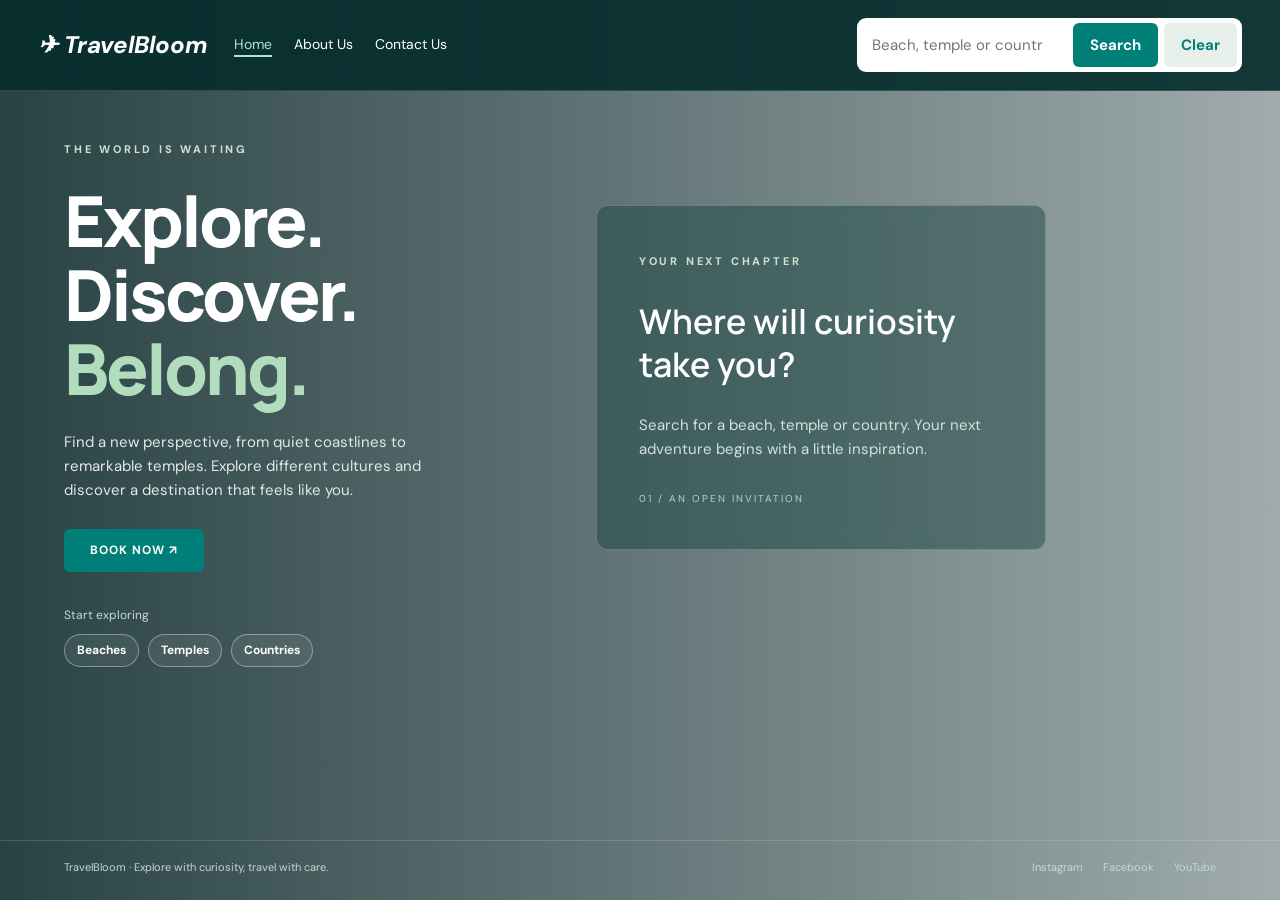
==== index.html @ 4d2b8291 "Build TravelBloom recommendation website" ====
<!doctype html><html lang="en"><head><meta charset="utf-8"><meta name="viewport" content="width=device-width,initial-scale=1"><title>Find your next adventure | TravelBloom</title><link rel="stylesheet" href="style.css"><script src="travel_recommendation.js" defer></script></head><body><header><a class="brand" href="index.html">✈ TravelBloom</a><nav aria-label="Main navigation"><a href="index.html">Home</a><a href="about.html">About Us</a><a href="contact.html">Contact Us</a></nav><form id="search-form" role="search"><label class="sr-only" for="search">Destination or category</label><input id="search" placeholder="Beach, temple or country" type="search"><button type="submit">Search</button><button id="clear" type="button">Clear</button></form></header><main class="home"><section class="intro"><span class="eyebrow">THE WORLD IS WAITING</span><h1>Explore.<br>Discover.<br><em>Belong.</em></h1><p>Find a new perspective, from quiet coastlines to remarkable temples. Explore different cultures and discover a destination that feels like you.</p><a class="cta" href="contact.html">Book now ↗</a><div class="suggestions"><span>Start exploring</span><button data-query="beaches">Beaches</button><button data-query="temples">Temples</button><button data-query="countries">Countries</button></div></section><section class="discovery" aria-label="Travel recommendations"><div id="welcome"><span class="eyebrow">YOUR NEXT CHAPTER</span><h2>Where will curiosity take you?</h2><p>Search for a beach, temple or country. Your next adventure begins with a little inspiration.</p><span class="coordinates">01 / AN OPEN INVITATION</span></div><p id="status" role="status" aria-live="polite"></p><div id="results"></div></section></main><footer><span>TravelBloom · Explore with curiosity, travel with care.</span><aside aria-label="Social media"><a href="https://www.instagram.com/" aria-label="Instagram">Instagram</a><a href="https://www.facebook.com/" aria-label="Facebook">Facebook</a><a href="https://www.youtube.com/" aria-label="YouTube">YouTube</a></aside></footer></body></html>
---- style.css ----
@import url('https://fonts.googleapis.com/css2?family=DM+Sans:wght@400;500;600;700&family=Manrope:wght@400;600;700;800&display=swap');
:root{--teal:#007f78;--ink:#113c39;--cream:#f4f4e9}*{box-sizing:border-box}body{margin:0;background:linear-gradient(90deg,rgba(5,35,37,.86),rgba(5,35,37,.38)),url('https://images.unsplash.com/photo-1507525428034-b723cf961d3e?auto=format&fit=crop&w=2200&q=90') center/cover fixed;color:white;font:15px/1.6 'DM Sans',sans-serif;min-height:100vh}a{color:inherit;text-decoration:none}button,input,textarea{font:inherit}button,.cta{cursor:pointer;border:0;border-radius:6px;padding:10px 17px;background:var(--teal);color:white;font-weight:700}button:hover,.cta:hover{background:#005e59}button:focus-visible,a:focus-visible,input:focus-visible,textarea:focus-visible{outline:3px solid #e1c98a;outline-offset:3px}header{display:flex;align-items:center;gap:26px;padding:18px 3%;background:#062d2de8;border-bottom:1px solid #ffffff25}.brand{font-size:24px;font-weight:800;white-space:nowrap;font-style:italic}nav{display:flex;gap:22px;white-space:nowrap}nav a{font-size:14px}nav a[aria-current]{color:#aee6ce;border-bottom:2px solid #aee6ce}#search-form{margin-left:auto;display:flex;gap:6px;background:#fff;padding:5px;border-radius:9px}#search{min-width:100px;width:205px;border:0;background:none;color:var(--ink);padding:5px 10px}#clear{background:#e7efeb;color:var(--teal)}.sr-only{position:absolute;width:1px;height:1px;overflow:hidden;clip:rect(0,0,0,0)}.home{display:grid;grid-template-columns:44% 56%;gap:0;min-height:calc(100vh - 151px);padding:45px 5% 30px}.intro{max-width:490px;padding-right:50px}.eyebrow{font-size:11px;font-weight:700;letter-spacing:2.8px;color:#cce3d1}h1{font:800 clamp(46px,5.5vw,78px)/1.05 'Manrope',sans-serif;letter-spacing:-3px;margin:24px 0}h1 em{font-style:normal;color:#b2ddbd}.intro p{max-width:360px;color:#e0e9e5;font-size:15px;margin-bottom:27px}.cta{display:inline-block;padding:12px 26px;text-transform:uppercase;font-size:12px;letter-spacing:1px}.suggestions{margin-top:34px;display:flex;flex-wrap:wrap;gap:9px;align-items:center}.suggestions span{width:100%;color:#c8dbd3;font-size:12px}.suggestions button{border:1px solid #ffffff60;background:#ffffff12;font-size:12px;padding:6px 12px;border-radius:25px}.discovery{padding:4px 0 0 25px}#welcome{max-width:450px;background:#123e3b70;border:1px solid #ffffff35;border-radius:12px;padding:42px;margin-top:65px;backdrop-filter:blur(8px)}#welcome h2{font:600 34px/1.25 'Manrope',sans-serif}#welcome p{color:#d3e1dc}.coordinates{display:block;font-size:10px;letter-spacing:2px;margin-top:30px;color:#b7d2c4}#status{margin:0 0 16px;font-size:13px;color:#e1f1e9}#results{display:grid;grid-template-columns:1fr 1fr;gap:17px}.card{background:var(--cream);color:var(--ink);border-radius:11px;overflow:hidden;box-shadow:0 12px 40px #001d2b25}.card img{display:block;width:100%;height:185px;object-fit:cover}.card>div{padding:19px}.card h2{font:800 20px/1.3 'Manrope',sans-serif;margin:0 0 10px}.card p{font-size:13px;color:#506663;margin:0 0 20px}.card a{font-size:12px;font-weight:700;color:var(--teal)}footer{display:flex;justify-content:space-between;gap:20px;padding:18px 5%;color:#c5d8d2;font-size:11px;border-top:1px solid #ffffff25}footer aside{display:flex;gap:20px}.page{padding:50px 7%;max-width:1400px;margin:auto}.page h1{font-size:60px}.panel{background:#f6f6ed;color:var(--ink);padding:28px;border-radius:12px}.panel h2{margin-top:0}.team{display:grid;grid-template-columns:repeat(3,1fr);gap:22px;margin-bottom:25px}.team h3{margin-bottom:3px}.team strong{font-size:12px;color:var(--teal)}.team p{font-size:13px}.avatar{display:inline-flex;border-radius:50%;width:42px;height:42px;align-items:center;justify-content:center;background:#d8e9df;font-weight:700}.contact{display:grid;grid-template-columns:1fr 1fr;gap:70px;min-height:calc(100vh - 151px)}.contact section a{text-decoration:underline}.contact form label{display:block;font-weight:600;margin:12px 0 5px}.contact input,.contact textarea{width:100%;border:1px solid #bdcdc4;padding:10px;border-radius:5px;background:white}.contact button{margin-top:18px}.contact small{display:block;max-width:350px;color:#c7d8cd}.contact #email-draft{color:var(--teal);text-decoration:underline}small{font-size:11px} [hidden]{display:none!important}@media(max-width:1100px){header{flex-wrap:wrap;gap:15px}#search-form{width:100%;margin:0}#search{flex:1;width:auto}.home{padding:35px 4%;grid-template-columns:40% 60%}.intro{padding-right:20px}h1{font-size:55px}.discovery{padding-left:15px}.card img{height:150px}.card>div{padding:15px}}@media(max-width:700px){header{padding:15px 5%}.brand{font-size:22px}nav{gap:14px}nav a{font-size:12px}.home{grid-template-columns:1fr;gap:30px}.intro{max-width:none}h1{font-size:55px}.intro h1 br{display:none}.intro h1 br:after{content:' '}.discovery{padding:0}#welcome{margin:0;padding:24px}#results{grid-template-columns:1fr}.card img{height:210px}.contact,.team{grid-template-columns:1fr;gap:25px}.page{padding:35px 5%}.page h1{font-size:44px}footer{flex-direction:column;gap:8px}.suggestions{margin-top:22px}}
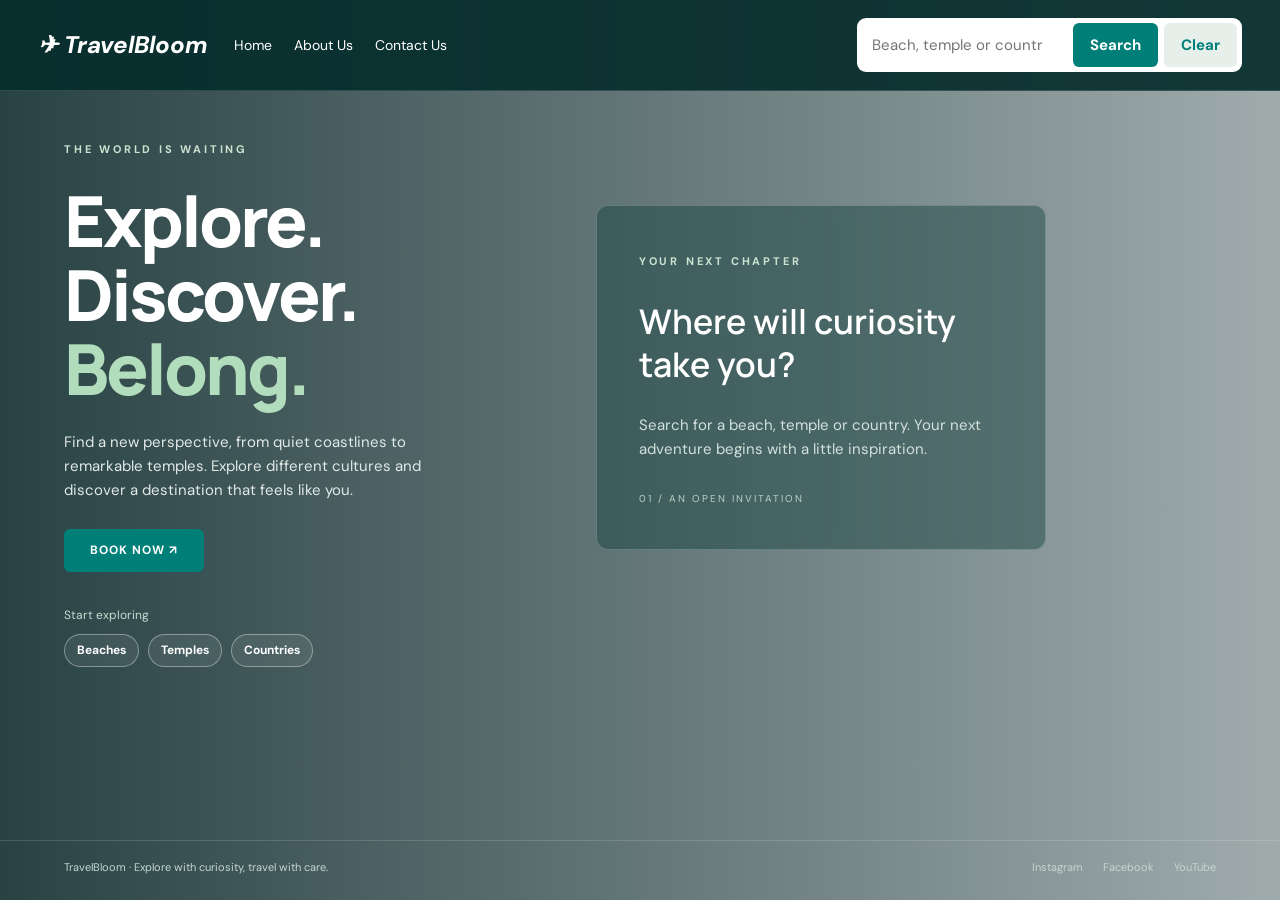
==== commit aa36a0a2: "Keep final site files and navigation consistent" ====
--- a/index.html
+++ b/index.html
@@ -1 +1,3 @@
-<!doctype html><html lang="en"><head><meta charset="utf-8"><meta name="viewport" content="width=device-width,initial-scale=1"><title>Find your next adventure | TravelBloom</title><link rel="stylesheet" href="style.css"><script src="travel_recommendation.js" defer></script></head><body><header><a class="brand" href="index.html">✈ TravelBloom</a><nav aria-label="Main navigation"><a href="index.html">Home</a><a href="about.html">About Us</a><a href="contact.html">Contact Us</a></nav><form id="search-form" role="search"><label class="sr-only" for="search">Destination or category</label><input id="search" placeholder="Beach, temple or country" type="search"><button type="submit">Search</button><button id="clear" type="button">Clear</button></form></header><main class="home"><section class="intro"><span class="eyebrow">THE WORLD IS WAITING</span><h1>Explore.<br>Discover.<br><em>Belong.</em></h1><p>Find a new perspective, from quiet coastlines to remarkable temples. Explore different cultures and discover a destination that feels like you.</p><a class="cta" href="contact.html">Book now ↗</a><div class="suggestions"><span>Start exploring</span><button data-query="beaches">Beaches</button><button data-query="temples">Temples</button><button data-query="countries">Countries</button></div></section><section class="discovery" aria-label="Travel recommendations"><div id="welcome"><span class="eyebrow">YOUR NEXT CHAPTER</span><h2>Where will curiosity take you?</h2><p>Search for a beach, temple or country. Your next adventure begins with a little inspiration.</p><span class="coordinates">01 / AN OPEN INVITATION</span></div><p id="status" role="status" aria-live="polite"></p><div id="results"></div></section></main><footer><span>TravelBloom · Explore with curiosity, travel with care.</span><aside aria-label="Social media"><a href="https://www.instagram.com/" aria-label="Instagram">Instagram</a><a href="https://www.facebook.com/" aria-label="Facebook">Facebook</a><a href="https://www.youtube.com/" aria-label="YouTube">YouTube</a></aside></footer></body></html>+<!doctype html><html lang="en"><head><meta charset="utf-8"><meta name="viewport" content="width=device-width,initial-scale=1"><title>Find your next adventure | TravelBloom</title><link rel="stylesheet" href="style.css"><script src="app.js" defer></script></head><body><header><a class="brand" href="home.html">✈ TravelBloom</a><nav aria-label="Main navigation"><a href="home.html">Home</a><a href="about.html">About Us</a><a href="contact.html">Contact Us</a></nav><form id="search-form" role="search"><label class="sr-only" for="search">Destination or category</label><input id="search" placeholder="Beach, temple or country" type="search"><button type="submit">Search</button><button id="clear" type="button">Clear</button></form></header><main class="home"><section class="intro"><span class="eyebrow">THE WORLD IS WAITING</span><h1>Explore.<br>Discover.<br><em>Belong.</em></h1><p>Find a new perspective, from quiet coastlines to remarkable temples. Explore different cultures and discover a destination that feels like you.</p><a class="cta" href="contact.html">Book now ↗</a><div class="suggestions"><span>Start exploring</span><button data-query="beaches">Beaches</button><button data-query="temples">Temples</button><button data-query="countries">Countries</button></div></section><section class="discovery" aria-label="Travel recommendations"><div id="welcome"><span class="eyebrow">YOUR NEXT CHAPTER</span><h2>Where will curiosity take you?</h2><p>Search for a beach, temple or country. Your next adventure begins with a little inspiration.</p><span class="coordinates">01 / AN OPEN INVITATION</span></div><p id="status" role="status" aria-live="polite"></p><div id="results"></div></section></main><footer><span>TravelBloom · Explore with curiosity, travel with care.</span><aside aria-label="Social media"><a href="https://www.instagram.com/" aria-label="Instagram">Instagram</a><a href="https://www.facebook.com/" aria-label="Facebook">Facebook</a><a href="https://www.youtube.com/" aria-label="YouTube">YouTube</a></aside></footer></body></html>
+
+
